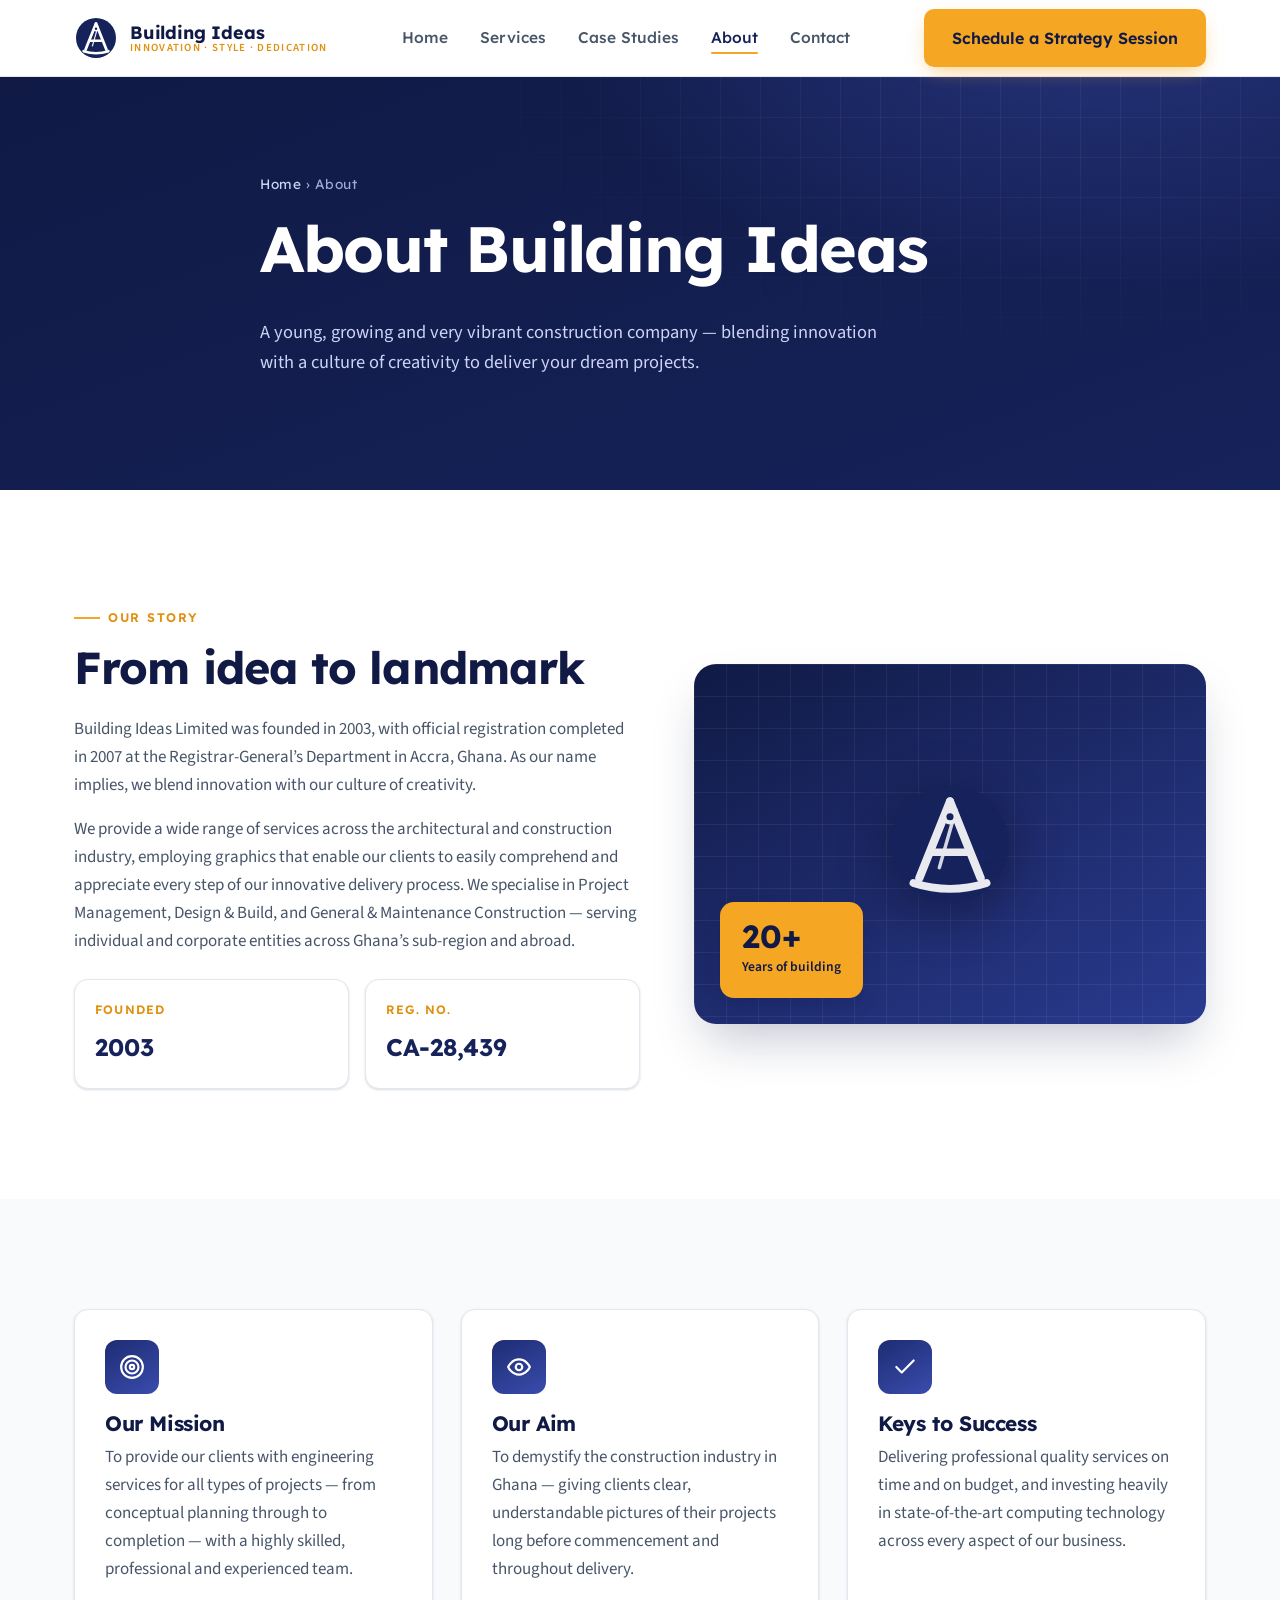
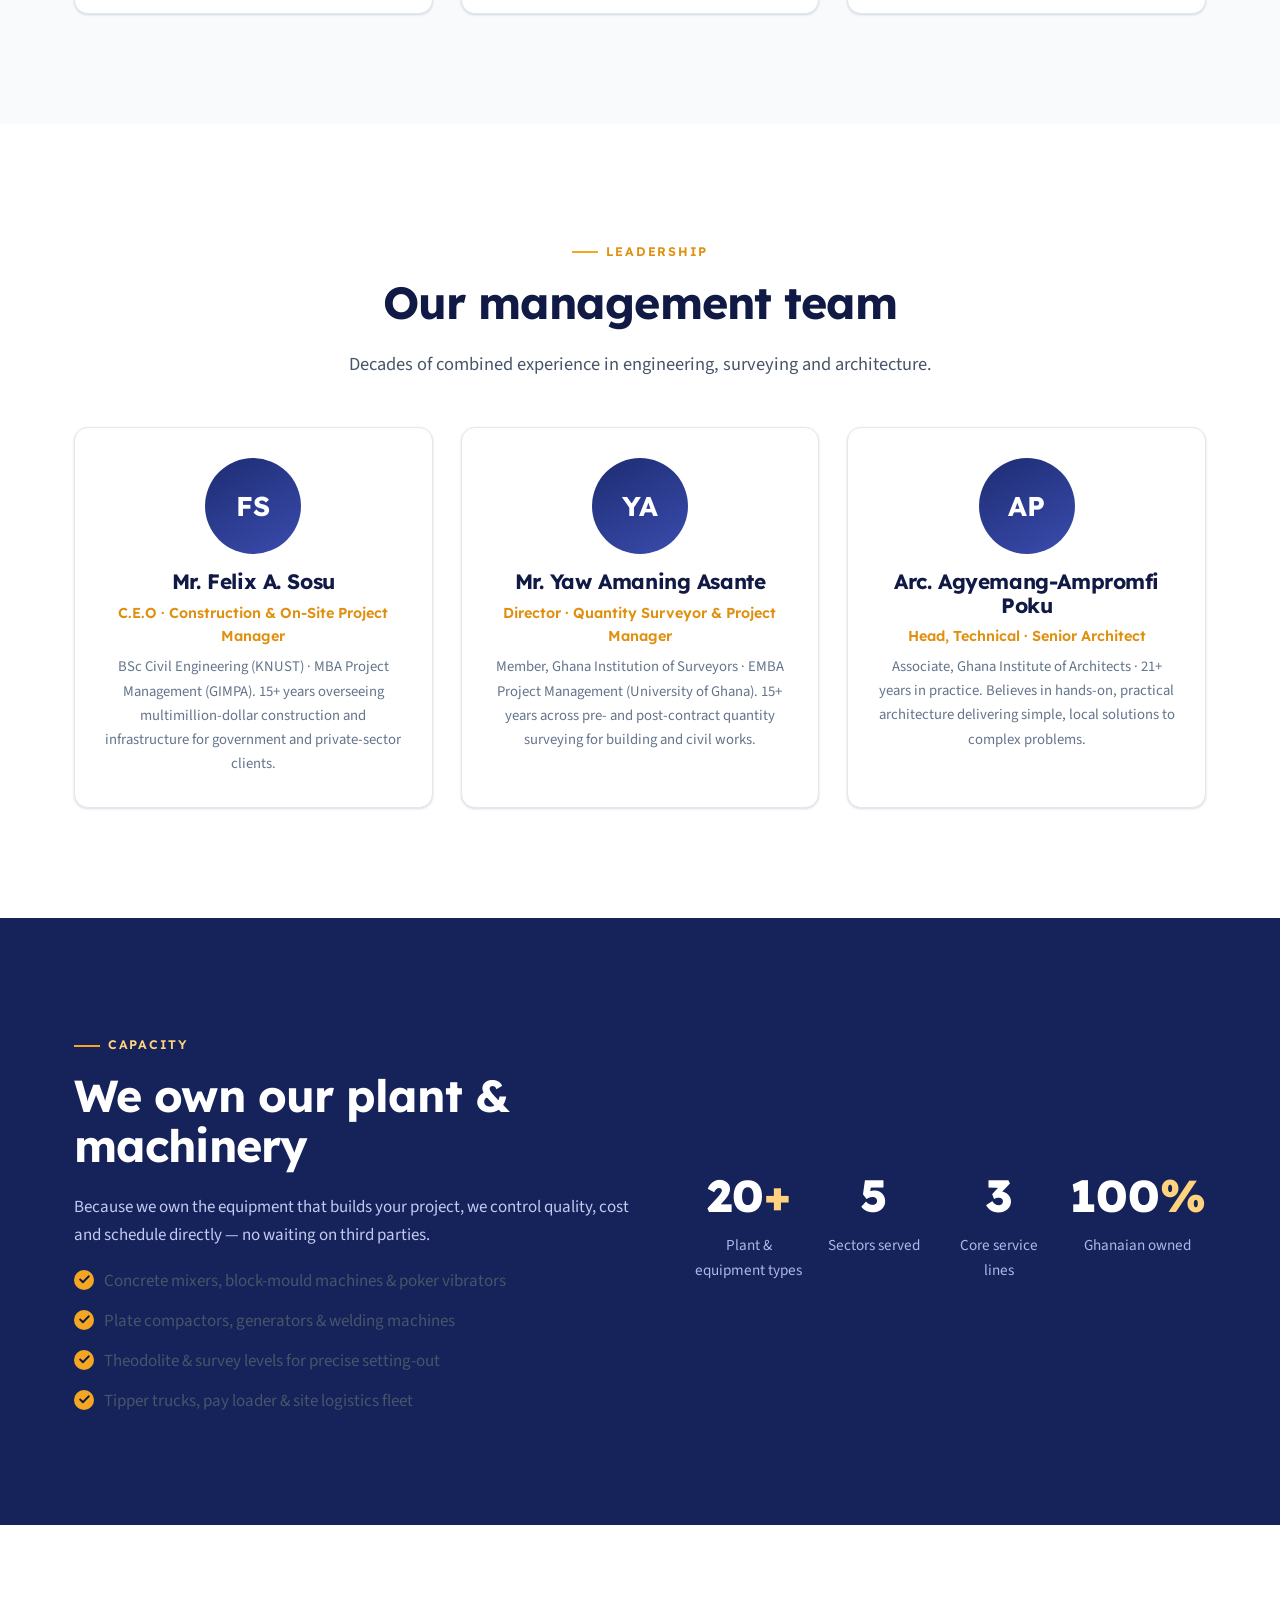
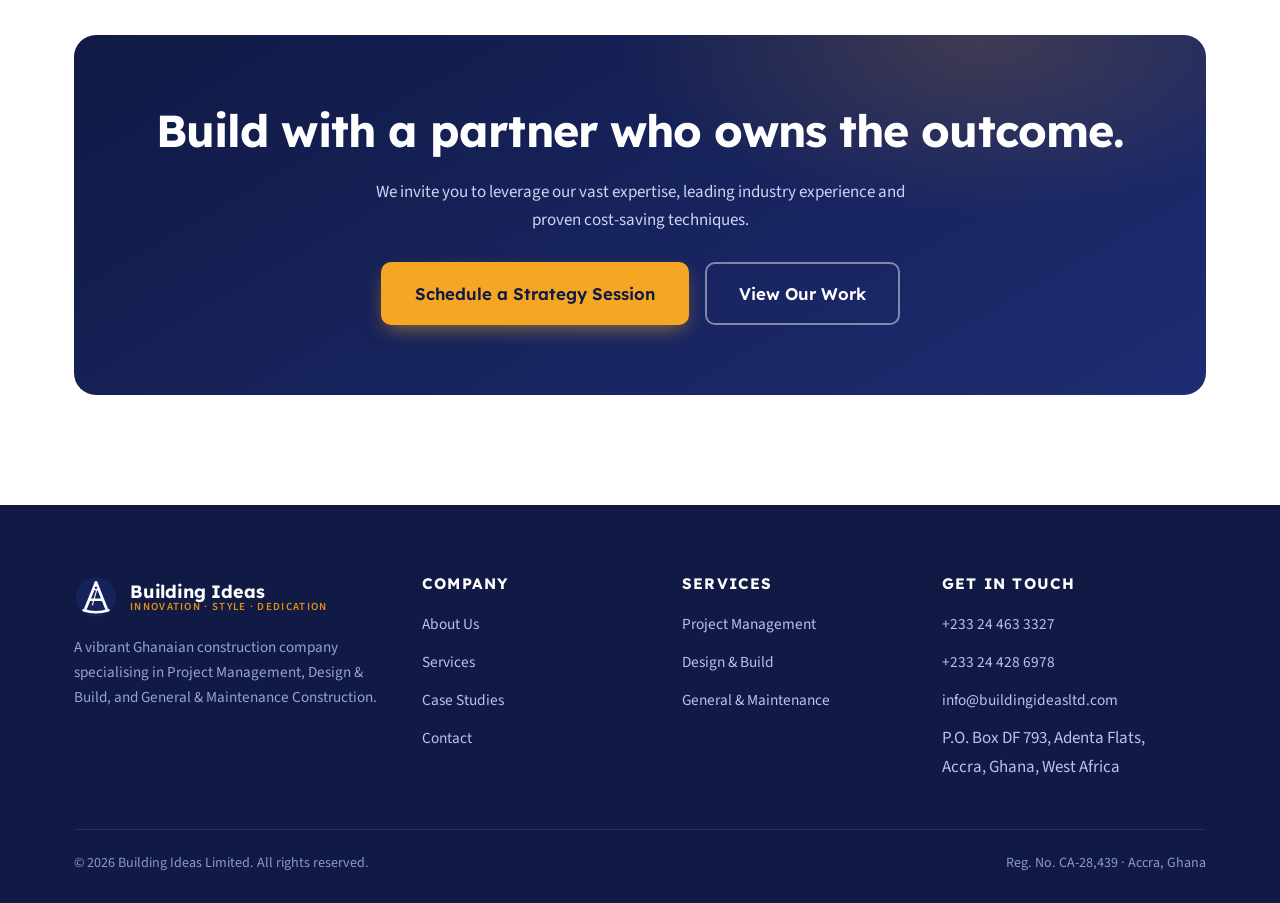
==== about.html @ 6b315474 "Build Building Ideas Limited construction website Multi-page static site (Home, Services, Case Studi" ====
<!DOCTYPE html>
<html lang="en">
<head>
  <meta charset="UTF-8" />
  <meta name="viewport" content="width=device-width, initial-scale=1.0" />
  <title>About — Building Ideas Limited</title>
  <meta name="description" content="Founded in 2003 and registered in Ghana, Building Ideas Limited blends innovation with culture. Meet our mission, values and management team." />
  <link rel="icon" type="image/svg+xml" href="assets/favicon.svg" />
  <link rel="stylesheet" href="css/styles.css" />
</head>
<body>

  <header class="site-header">
    <div class="container nav">
      <a class="brand" href="index.html" aria-label="Building Ideas Limited home">
        <img src="assets/logo.svg" alt="Building Ideas Limited" />
        <span class="brand-text"><span class="brand-name">Building Ideas</span><span class="brand-tag">Innovation · Style · Dedication</span></span>
      </a>
      <nav aria-label="Primary">
        <ul class="nav-links" id="nav-links">
          <li><a href="index.html">Home</a></li>
          <li><a href="services.html">Services</a></li>
          <li><a href="projects.html">Case Studies</a></li>
          <li><a href="about.html" class="active">About</a></li>
          <li><a href="contact.html">Contact</a></li>
          <li class="mobile-cta"><a class="btn btn--primary" href="contact.html">Schedule a Strategy Session</a></li>
        </ul>
      </nav>
      <div class="nav-cta">
        <a class="btn btn--primary" href="contact.html">Schedule a Strategy Session</a>
        <button class="nav-toggle" id="nav-toggle" aria-label="Toggle menu" aria-expanded="false" aria-controls="nav-links"><span></span><span></span><span></span></button>
      </div>
    </div>
  </header>

  <section class="page-hero">
    <div class="container page-hero-inner">
      <div class="crumbs"><a href="index.html">Home</a> &rsaquo; About</div>
      <h1>About Building Ideas</h1>
      <p>A young, growing and very vibrant construction company — blending innovation with a culture of creativity to deliver your dream projects.</p>
    </div>
  </section>

  <!-- Story -->
  <section class="section">
    <div class="container split">
      <div class="reveal">
        <span class="eyebrow">Our story</span>
        <h2>From idea to landmark</h2>
        <p>Building Ideas Limited was founded in 2003, with official registration completed in 2007 at the Registrar-General&rsquo;s Department in Accra, Ghana. As our name implies, we blend innovation with our culture of creativity.</p>
        <p>We provide a wide range of services across the architectural and construction industry, employing graphics that enable our clients to easily comprehend and appreciate every step of our innovative delivery process. We specialise in Project Management, Design &amp; Build, and General &amp; Maintenance Construction — serving individual and corporate entities across Ghana&rsquo;s sub-region and abroad.</p>
        <div class="grid grid-2" style="margin-top:24px;gap:16px;">
          <div class="card" style="padding:20px;"><div class="proj-cat">Founded</div><strong style="font-family:var(--font-head);font-size:1.5rem;color:var(--navy-800);">2003</strong></div>
          <div class="card" style="padding:20px;"><div class="proj-cat">Reg. No.</div><strong style="font-family:var(--font-head);font-size:1.5rem;color:var(--navy-800);">CA-28,439</strong></div>
        </div>
      </div>
      <div class="media-card reveal">
        <div class="media-watermark"><img src="assets/logo.svg" alt="" aria-hidden="true" /></div>
        <div class="badge"><strong>20+</strong><span>Years of building</span></div>
      </div>
    </div>
  </section>

  <!-- Mission / Aims -->
  <section class="section section--paper">
    <div class="container">
      <div class="grid grid-3">
        <div class="card reveal">
          <div class="icon"><svg viewBox="0 0 24 24" fill="none" stroke="currentColor" stroke-width="2" stroke-linecap="round" stroke-linejoin="round"><circle cx="12" cy="12" r="10"/><circle cx="12" cy="12" r="6"/><circle cx="12" cy="12" r="2"/></svg></div>
          <h3>Our Mission</h3>
          <p>To provide our clients with engineering services for all types of projects — from conceptual planning through to completion — with a highly skilled, professional and experienced team.</p>
        </div>
        <div class="card reveal">
          <div class="icon"><svg viewBox="0 0 24 24" fill="none" stroke="currentColor" stroke-width="2" stroke-linecap="round" stroke-linejoin="round"><path d="M2 12s3-7 10-7 10 7 10 7-3 7-10 7-10-7-10-7z"/><circle cx="12" cy="12" r="3"/></svg></div>
          <h3>Our Aim</h3>
          <p>To demystify the construction industry in Ghana — giving clients clear, understandable pictures of their projects long before commencement and throughout delivery.</p>
        </div>
        <div class="card reveal">
          <div class="icon"><svg viewBox="0 0 24 24" fill="none" stroke="currentColor" stroke-width="2" stroke-linecap="round" stroke-linejoin="round"><polyline points="20 6 9 17 4 12"/></svg></div>
          <h3>Keys to Success</h3>
          <p>Delivering professional quality services on time and on budget, and investing heavily in state-of-the-art computing technology across every aspect of our business.</p>
        </div>
      </div>
    </div>
  </section>

  <!-- Management team -->
  <section class="section">
    <div class="container">
      <div class="section-head center reveal">
        <span class="eyebrow">Leadership</span>
        <h2>Our management team</h2>
        <p class="lead">Decades of combined experience in engineering, surveying and architecture.</p>
      </div>
      <div class="grid grid-3">
        <div class="card team-card reveal">
          <div class="avatar">FS</div>
          <h3>Mr. Felix A. Sosu</h3>
          <div class="role">C.E.O · Construction &amp; On-Site Project Manager</div>
          <p class="creds">BSc Civil Engineering (KNUST) · MBA Project Management (GIMPA). 15+ years overseeing multimillion-dollar construction and infrastructure for government and private-sector clients.</p>
        </div>
        <div class="card team-card reveal">
          <div class="avatar">YA</div>
          <h3>Mr. Yaw Amaning Asante</h3>
          <div class="role">Director · Quantity Surveyor &amp; Project Manager</div>
          <p class="creds">Member, Ghana Institution of Surveyors · EMBA Project Management (University of Ghana). 15+ years across pre- and post-contract quantity surveying for building and civil works.</p>
        </div>
        <div class="card team-card reveal">
          <div class="avatar">AP</div>
          <h3>Arc. Agyemang-Ampromfi Poku</h3>
          <div class="role">Head, Technical · Senior Architect</div>
          <p class="creds">Associate, Ghana Institute of Architects · 21+ years in practice. Believes in hands-on, practical architecture delivering simple, local solutions to complex problems.</p>
        </div>
      </div>
    </div>
  </section>

  <!-- Capacity -->
  <section class="section section--navy">
    <div class="container">
      <div class="split">
        <div class="reveal">
          <span class="eyebrow">Capacity</span>
          <h2>We own our plant &amp; machinery</h2>
          <p>Because we own the equipment that builds your project, we control quality, cost and schedule directly &mdash; no waiting on third parties.</p>
          <ul class="feature-list">
            <li>Concrete mixers, block-mould machines &amp; poker vibrators</li>
            <li>Plate compactors, generators &amp; welding machines</li>
            <li>Theodolite &amp; survey levels for precise setting-out</li>
            <li>Tipper trucks, pay loader &amp; site logistics fleet</li>
          </ul>
        </div>
        <div class="statband reveal" style="align-content:center;gap:30px 16px;">
          <div><div class="num" style="color:#fff;">20<em style="color:var(--amber-300);">+</em></div><div class="lbl" style="color:#aeb8e6;">Plant &amp; equipment types</div></div>
          <div><div class="num" style="color:#fff;">5</div><div class="lbl" style="color:#aeb8e6;">Sectors served</div></div>
          <div><div class="num" style="color:#fff;">3</div><div class="lbl" style="color:#aeb8e6;">Core service lines</div></div>
          <div><div class="num" style="color:#fff;">100<em style="color:var(--amber-300);">%</em></div><div class="lbl" style="color:#aeb8e6;">Ghanaian owned</div></div>
        </div>
      </div>
    </div>
  </section>

  <section class="section">
    <div class="container">
      <div class="cta-band reveal">
        <h2>Build with a partner who owns the outcome.</h2>
        <p>We invite you to leverage our vast expertise, leading industry experience and proven cost-saving techniques.</p>
        <div class="cta-actions"><a class="btn btn--primary btn--lg" href="contact.html">Schedule a Strategy Session</a><a class="btn btn--ghost btn--lg" href="projects.html">View Our Work</a></div>
      </div>
    </div>
  </section>

  <footer class="site-footer">
    <div class="container">
      <div class="footer-grid">
        <div>
          <a class="brand" href="index.html" style="margin-bottom:16px;"><img src="assets/logo.svg" alt="" width="44" height="44" /><span class="brand-text"><span class="brand-name">Building Ideas</span><span class="brand-tag">Innovation · Style · Dedication</span></span></a>
          <p>A vibrant Ghanaian construction company specialising in Project Management, Design &amp; Build, and General &amp; Maintenance Construction.</p>
        </div>
        <div><h4>Company</h4><ul><li><a href="about.html">About Us</a></li><li><a href="services.html">Services</a></li><li><a href="projects.html">Case Studies</a></li><li><a href="contact.html">Contact</a></li></ul></div>
        <div><h4>Services</h4><ul><li><a href="services.html">Project Management</a></li><li><a href="services.html">Design &amp; Build</a></li><li><a href="services.html">General &amp; Maintenance</a></li></ul></div>
        <div><h4>Get in touch</h4><ul><li><a href="tel:+233244633327">+233 24 463 3327</a></li><li><a href="tel:+233244286978">+233 24 428 6978</a></li><li><a href="mailto:info@buildingideasltd.com">info@buildingideasltd.com</a></li><li>P.O. Box DF 793, Adenta Flats,<br/>Accra, Ghana, West Africa</li></ul></div>
      </div>
      <div class="footer-bottom"><span>&copy; <span id="year">2024</span> Building Ideas Limited. All rights reserved.</span><span>Reg. No. CA-28,439 · Accra, Ghana</span></div>
    </div>
  </footer>

  <script src="js/main.js"></script>
</body>
</html>
---- css/styles.css ----
/* =====================================================================
   Building Ideas Limited — Design System
   Brand: deep navy (from logo) + amber accent  |  Fonts: Lexend + Source Sans 3
   Hand-crafted, dependency-free CSS (works offline; fonts degrade gracefully)
   ===================================================================== */

@import url('https://fonts.googleapis.com/css2?family=Lexend:wght@300;400;500;600;700;800&family=Source+Sans+3:wght@300;400;500;600;700&display=swap');

:root {
  /* Brand */
  --navy-900: #101a45;
  --navy-800: #16225a;   /* primary brand navy (logo) */
  --navy-700: #1e2c72;
  --navy-600: #2a3a8f;
  --navy-500: #3a4cae;

  --amber-500: #f5a623;  /* accent / CTA */
  --amber-600: #e0900f;
  --amber-300: #ffd27d;

  /* Neutrals */
  --ink: #1e293b;
  --slate: #475569;
  --muted: #64748b;
  --line: #e2e8f0;
  --cloud: #f1f5f9;
  --paper: #f8fafc;
  --white: #ffffff;

  /* System */
  --radius: 14px;
  --radius-sm: 10px;
  --radius-lg: 22px;
  --shadow-sm: 0 1px 2px rgba(16,26,69,.06), 0 1px 3px rgba(16,26,69,.10);
  --shadow: 0 10px 25px -5px rgba(16,26,69,.12), 0 8px 10px -6px rgba(16,26,69,.08);
  --shadow-lg: 0 25px 50px -12px rgba(16,26,69,.25);
  --container: 1180px;
  --header-h: 76px;

  --font-head: 'Lexend', system-ui, -apple-system, 'Segoe UI', Roboto, sans-serif;
  --font-body: 'Source Sans 3', system-ui, -apple-system, 'Segoe UI', Roboto, sans-serif;
}

*, *::before, *::after { box-sizing: border-box; }

html { scroll-behavior: smooth; -webkit-text-size-adjust: 100%; }

body {
  margin: 0;
  font-family: var(--font-body);
  color: var(--ink);
  background: var(--white);
  line-height: 1.65;
  font-size: 17px;
  -webkit-font-smoothing: antialiased;
  text-rendering: optimizeLegibility;
}

h1, h2, h3, h4 { font-family: var(--font-head); color: var(--navy-900); line-height: 1.12; margin: 0 0 .5em; letter-spacing: -0.02em; font-weight: 700; }
h1 { font-size: clamp(2.4rem, 6vw, 4rem); }
h2 { font-size: clamp(1.9rem, 4vw, 2.8rem); }
h3 { font-size: 1.3rem; }
p { margin: 0 0 1rem; color: var(--slate); }
a { color: var(--navy-600); text-decoration: none; transition: color .2s ease; }
a:hover { color: var(--amber-600); }
img, svg { max-width: 100%; display: block; }
ul { margin: 0; padding: 0; }

/* ---------- Layout ---------- */
.container { width: 100%; max-width: var(--container); margin: 0 auto; padding: 0 24px; }
.section { padding: clamp(56px, 9vw, 110px) 0; }
.section--tight { padding: clamp(40px, 6vw, 72px) 0; }
.section--paper { background: var(--paper); }
.section--navy { background: var(--navy-800); color: #dfe5fb; }
.section--navy h2, .section--navy h3 { color: #fff; }
.grid { display: grid; gap: 28px; }
.grid-2 { grid-template-columns: repeat(2, 1fr); }
.grid-3 { grid-template-columns: repeat(3, 1fr); }
.grid-4 { grid-template-columns: repeat(4, 1fr); }
@media (max-width: 900px) { .grid-3, .grid-4 { grid-template-columns: repeat(2, 1fr); } }
@media (max-width: 620px) { .grid-2, .grid-3, .grid-4 { grid-template-columns: 1fr; } }

/* ---------- Eyebrow / section heads ---------- */
.eyebrow {
  display: inline-flex; align-items: center; gap: 8px;
  font-family: var(--font-head); font-weight: 600; font-size: .78rem;
  letter-spacing: .14em; text-transform: uppercase; color: var(--amber-600);
  margin-bottom: 14px;
}
.eyebrow::before { content: ""; width: 26px; height: 2px; background: var(--amber-500); display: inline-block; }
.section--navy .eyebrow { color: var(--amber-300); }
.section-head { max-width: 680px; margin-bottom: 48px; }
.section-head.center { margin-left: auto; margin-right: auto; text-align: center; }
.lead { font-size: 1.15rem; color: var(--slate); }
.section--navy .lead, .section--navy p { color: #c2caf0; }

/* ---------- Buttons ---------- */
.btn {
  --b: var(--amber-500);
  display: inline-flex; align-items: center; justify-content: center; gap: 10px;
  font-family: var(--font-head); font-weight: 600; font-size: 1rem;
  padding: 14px 26px; border-radius: var(--radius-sm); cursor: pointer;
  border: 2px solid transparent; transition: transform .18s ease, box-shadow .2s ease, background .2s ease, color .2s ease;
  white-space: nowrap;
}
.btn:hover { transform: translateY(-2px); }
.btn svg { width: 18px; height: 18px; }
.btn--primary { background: var(--amber-500); color: var(--navy-900); box-shadow: 0 8px 20px -6px rgba(245,166,35,.6); }
.btn--primary:hover { background: var(--amber-600); color: var(--navy-900); }
.btn--navy { background: var(--navy-800); color: #fff; }
.btn--navy:hover { background: var(--navy-700); color: #fff; }
.btn--ghost { background: transparent; color: #fff; border-color: rgba(255,255,255,.45); }
.btn--ghost:hover { background: rgba(255,255,255,.12); color: #fff; }
.btn--outline { background: transparent; color: var(--navy-700); border-color: var(--line); }
.btn--outline:hover { border-color: var(--navy-600); color: var(--navy-700); }
.btn--lg { padding: 16px 32px; font-size: 1.05rem; }

/* ---------- Header ---------- */
.site-header {
  position: sticky; top: 0; z-index: 60;
  background: rgba(255,255,255,.9); backdrop-filter: saturate(180%) blur(12px);
  border-bottom: 1px solid var(--line);
}
.nav { display: flex; align-items: center; justify-content: space-between; height: var(--header-h); }
.brand { display: flex; align-items: center; gap: 12px; }
.brand img { width: 44px; height: 44px; }
.brand-text { display: flex; flex-direction: column; line-height: 1.05; }
.brand-name { font-family: var(--font-head); font-weight: 700; color: var(--navy-900); font-size: 1.12rem; letter-spacing: -.01em; }
.brand-tag { font-size: .68rem; letter-spacing: .12em; text-transform: uppercase; color: var(--amber-600); font-weight: 600; }
.nav-links { display: flex; align-items: center; gap: 4px; list-style: none; }
.nav-links a {
  font-family: var(--font-head); font-weight: 500; font-size: .97rem; color: var(--slate);
  padding: 9px 14px; border-radius: 8px; position: relative;
}
.nav-links a:hover { color: var(--navy-800); background: var(--cloud); }
.nav-links a.active { color: var(--navy-800); }
.nav-links a.active::after {
  content: ""; position: absolute; left: 14px; right: 14px; bottom: 2px; height: 2px;
  background: var(--amber-500); border-radius: 2px;
}
.nav-cta { display: flex; align-items: center; gap: 14px; }
.nav-toggle { display: none; background: none; border: 0; cursor: pointer; padding: 8px; }
.nav-toggle span { display: block; width: 24px; height: 2px; background: var(--navy-800); margin: 5px 0; transition: .25s; border-radius: 2px; }

@media (max-width: 980px) {
  .nav-toggle { display: block; }
  .nav-links {
    position: absolute; top: var(--header-h); left: 0; right: 0;
    flex-direction: column; align-items: stretch; gap: 0;
    background: #fff; border-bottom: 1px solid var(--line); box-shadow: var(--shadow);
    padding: 10px 16px 18px; transform: translateY(-12px); opacity: 0; pointer-events: none; transition: .22s ease;
  }
  .nav-links.open { transform: translateY(0); opacity: 1; pointer-events: auto; }
  .nav-links a { padding: 13px 8px; border-radius: 8px; }
  .nav-links a.active::after { display: none; }
  .nav-cta .btn { display: none; }
  .nav-links li.mobile-cta { display: block; margin-top: 8px; }
  .nav-links li.mobile-cta .btn { display: flex; width: 100%; }
}
.nav-links li.mobile-cta { display: none; }

/* ---------- Hero ---------- */
.hero {
  position: relative; color: #fff; overflow: hidden;
  background:
    radial-gradient(1200px 600px at 78% -10%, rgba(58,76,174,.55), transparent 60%),
    linear-gradient(160deg, var(--navy-900) 0%, var(--navy-800) 55%, var(--navy-700) 100%);
}
.hero::before {
  /* blueprint grid */
  content: ""; position: absolute; inset: 0;
  background-image: linear-gradient(rgba(255,255,255,.05) 1px, transparent 1px),
                    linear-gradient(90deg, rgba(255,255,255,.05) 1px, transparent 1px);
  background-size: 44px 44px; mask-image: radial-gradient(1000px 500px at 70% 10%, #000 30%, transparent 80%);
}
.hero-inner { position: relative; padding: clamp(64px, 11vw, 130px) 0 clamp(70px, 10vw, 120px); max-width: 820px; }
.hero h1 { color: #fff; }
.hero h1 .accent { color: var(--amber-300); }
.hero-tag {
  display: inline-flex; align-items: center; gap: 10px; margin-bottom: 22px;
  padding: 7px 16px; border: 1px solid rgba(255,255,255,.25); border-radius: 999px;
  font-family: var(--font-head); font-size: .8rem; letter-spacing: .12em; text-transform: uppercase; color: #dbe2ff;
}
.hero-tag b { color: var(--amber-300); font-weight: 600; }
.hero p.lead { color: #cdd4f5; max-width: 600px; font-size: 1.2rem; }
.hero-actions { display: flex; flex-wrap: wrap; gap: 16px; margin-top: 34px; }
.hero-stats { display: flex; flex-wrap: wrap; gap: 38px; margin-top: 56px; }
.hero-stats .stat strong { font-family: var(--font-head); font-size: 2.2rem; color: #fff; display: block; line-height: 1; }
.hero-stats .stat span { font-size: .9rem; color: #aeb8e6; }
.hero-stats .stat strong em { color: var(--amber-300); font-style: normal; }

/* page hero (interior pages) */
.page-hero { position: relative; color: #fff; background:
    radial-gradient(900px 500px at 85% -20%, rgba(58,76,174,.5), transparent 60%),
    linear-gradient(160deg, var(--navy-900), var(--navy-800)); overflow: hidden; }
.page-hero::before { content:""; position:absolute; inset:0;
  background-image: linear-gradient(rgba(255,255,255,.05) 1px, transparent 1px), linear-gradient(90deg, rgba(255,255,255,.05) 1px, transparent 1px);
  background-size: 40px 40px; mask-image: radial-gradient(800px 400px at 80% 0%, #000 20%, transparent 75%); }
.page-hero-inner { position: relative; padding: clamp(56px, 9vw, 96px) 0; max-width: 760px; }
.page-hero h1 { color: #fff; }
.page-hero p { color: #cdd4f5; font-size: 1.15rem; max-width: 620px; }
.crumbs { font-size: .85rem; color: #9fa9da; margin-bottom: 18px; font-family: var(--font-head); letter-spacing: .04em; }
.crumbs a { color: #cdd4f5; } .crumbs a:hover { color: var(--amber-300); }

/* ---------- Cards ---------- */
.card { background: #fff; border: 1px solid var(--line); border-radius: var(--radius); padding: 30px; box-shadow: var(--shadow-sm); transition: transform .22s ease, box-shadow .22s ease, border-color .22s ease; height: 100%; }
.card:hover { transform: translateY(-5px); box-shadow: var(--shadow); border-color: #cbd5e1; }
.card .icon { width: 54px; height: 54px; border-radius: 12px; display: grid; place-items: center; background: linear-gradient(150deg, var(--navy-700), var(--navy-500)); color: #fff; margin-bottom: 18px; }
.card .icon svg { width: 26px; height: 26px; }
.card h3 { margin-bottom: 8px; }
.card p { margin-bottom: 0; }

.feature-list { list-style: none; display: grid; gap: 12px; margin: 18px 0 0; }
.feature-list li { display: flex; gap: 10px; align-items: flex-start; color: var(--slate); }
.feature-list li::before { content: ""; flex: 0 0 auto; width: 20px; height: 20px; margin-top: 3px; border-radius: 50%;
  background: var(--amber-500) url("data:image/svg+xml,%3Csvg xmlns='http://www.w3.org/2000/svg' viewBox='0 0 24 24' fill='none' stroke='%23101a45' stroke-width='3.5' stroke-linecap='round' stroke-linejoin='round'%3E%3Cpolyline points='20 6 9 17 4 12'/%3E%3C/svg%3E") center/13px no-repeat; }

/* ---------- Stat band ---------- */
.statband { display: grid; grid-template-columns: repeat(4,1fr); gap: 24px; text-align: center; }
.statband .num { font-family: var(--font-head); font-weight: 800; font-size: clamp(2rem,4vw,2.8rem); color: var(--navy-800); }
.statband .num em { color: var(--amber-600); font-style: normal; }
.statband .lbl { color: var(--muted); font-size: .95rem; }
@media (max-width: 700px) { .statband { grid-template-columns: repeat(2,1fr); gap: 30px 16px; } }

/* ---------- Projects / case studies ---------- */
.proj-filters { display: flex; flex-wrap: wrap; gap: 10px; margin-bottom: 34px; }
.chip { font-family: var(--font-head); font-weight: 500; font-size: .9rem; padding: 9px 18px; border-radius: 999px; border: 1px solid var(--line); background: #fff; color: var(--slate); cursor: pointer; transition: .18s; }
.chip:hover { border-color: var(--navy-500); color: var(--navy-700); }
.chip.active { background: var(--navy-800); color: #fff; border-color: var(--navy-800); }

.proj-card { position: relative; border-radius: var(--radius); overflow: hidden; border: 1px solid var(--line); background: #fff; box-shadow: var(--shadow-sm); transition: transform .22s ease, box-shadow .22s ease; display: flex; flex-direction: column; }
.proj-card:hover { transform: translateY(-5px); box-shadow: var(--shadow); }
.proj-thumb { aspect-ratio: 16/10; position: relative; background: linear-gradient(150deg, var(--navy-800), var(--navy-600)); overflow: hidden; }
.proj-thumb::after { content:""; position:absolute; inset:0;
  background-image: linear-gradient(rgba(255,255,255,.07) 1px, transparent 1px), linear-gradient(90deg, rgba(255,255,255,.07) 1px, transparent 1px);
  background-size: 26px 26px; }
.proj-thumb .pin { position: absolute; inset: 0; display: grid; place-items: center; color: rgba(255,255,255,.85); }
.proj-thumb .pin svg { width: 46px; height: 46px; opacity: .85; }
.proj-status { position: absolute; top: 14px; left: 14px; z-index: 2; font-family: var(--font-head); font-size: .72rem; font-weight: 600; letter-spacing: .06em; text-transform: uppercase; padding: 5px 11px; border-radius: 999px; background: rgba(255,255,255,.92); color: var(--navy-800); }
.proj-status.completed { background: #dcfce7; color: #166534; }
.proj-status.ongoing { background: var(--amber-300); color: #7a4f05; }
.proj-body { padding: 22px 24px 26px; flex: 1; display: flex; flex-direction: column; }
.proj-cat { font-family: var(--font-head); font-size: .76rem; font-weight: 600; letter-spacing: .1em; text-transform: uppercase; color: var(--amber-600); margin-bottom: 8px; }
.proj-card h3 { font-size: 1.18rem; margin-bottom: 10px; }
.proj-meta { margin-top: auto; padding-top: 16px; border-top: 1px solid var(--line); display: flex; justify-content: space-between; align-items: center; gap: 12px; }
.proj-meta .loc { font-size: .9rem; color: var(--muted); display: flex; gap: 6px; align-items: center; }
.proj-meta .loc svg { width: 15px; height: 15px; }
.proj-meta .val { font-family: var(--font-head); font-weight: 700; color: var(--navy-800); font-size: 1.02rem; }

/* ---------- Clients marquee ---------- */
.marquee { overflow: hidden; -webkit-mask-image: linear-gradient(90deg, transparent, #000 8%, #000 92%, transparent); mask-image: linear-gradient(90deg, transparent, #000 8%, #000 92%, transparent); }
.marquee-track { display: flex; gap: 18px; width: max-content; animation: scroll-x 38s linear infinite; }
.marquee:hover .marquee-track { animation-play-state: paused; }
.client-logo {
  flex: 0 0 auto; display: flex; align-items: center; justify-content: center; gap: 10px;
  height: 84px; min-width: 220px; padding: 0 30px; border: 1px solid var(--line); border-radius: var(--radius);
  background: #fff; box-shadow: var(--shadow-sm);
  font-family: var(--font-head); font-weight: 700; color: var(--navy-800); font-size: 1.05rem; letter-spacing: -.01em;
}
.client-logo .mark { width: 34px; height: 34px; border-radius: 8px; background: linear-gradient(150deg, var(--navy-700), var(--navy-500)); color: #fff; display: grid; place-items: center; font-size: .9rem; font-weight: 700; flex: 0 0 auto; }
.client-logo small { display: block; font-family: var(--font-body); font-weight: 500; font-size: .72rem; color: var(--muted); letter-spacing: 0; }
@keyframes scroll-x { from { transform: translateX(0); } to { transform: translateX(-50%); } }

/* ---------- Split / about ---------- */
.split { display: grid; grid-template-columns: 1.05fr .95fr; gap: 54px; align-items: center; }
@media (max-width: 880px) { .split { grid-template-columns: 1fr; gap: 36px; } }
.media-card { border-radius: var(--radius-lg); overflow: hidden; position: relative; min-height: 360px; background: linear-gradient(150deg, var(--navy-900), var(--navy-600)); box-shadow: var(--shadow-lg); }
.media-card::after { content:""; position:absolute; inset:0;
  background-image: linear-gradient(rgba(255,255,255,.06) 1px, transparent 1px), linear-gradient(90deg, rgba(255,255,255,.06) 1px, transparent 1px); background-size: 32px 32px; }
.media-card .badge { position: absolute; left: 26px; bottom: 26px; z-index: 2; background: var(--amber-500); color: var(--navy-900); border-radius: var(--radius); padding: 18px 22px; box-shadow: var(--shadow); }
.media-card .badge strong { font-family: var(--font-head); font-size: 2rem; display: block; line-height: 1; }
.media-card .badge span { font-size: .85rem; font-weight: 600; }
.media-watermark { position:absolute; inset:0; display:grid; place-items:center; z-index:1; }
.media-watermark img { width: 130px; opacity: .9; filter: drop-shadow(0 10px 30px rgba(0,0,0,.4)); }

/* ---------- Team ---------- */
.team-card { text-align: center; }
.team-card .avatar { width: 96px; height: 96px; border-radius: 50%; margin: 0 auto 16px; display: grid; place-items: center; background: linear-gradient(150deg, var(--navy-700), var(--navy-500)); color: #fff; font-family: var(--font-head); font-weight: 700; font-size: 1.7rem; }
.team-card .role { color: var(--amber-600); font-family: var(--font-head); font-weight: 600; font-size: .9rem; margin-bottom: 6px; }
.team-card .creds { font-size: .92rem; color: var(--muted); }

/* ---------- CTA band ---------- */
.cta-band { background: linear-gradient(150deg, var(--navy-900), var(--navy-700)); border-radius: var(--radius-lg); padding: clamp(40px, 6vw, 70px); text-align: center; color: #fff; position: relative; overflow: hidden; }
.cta-band::before { content:""; position:absolute; inset:0; background: radial-gradient(600px 300px at 80% 0%, rgba(245,166,35,.18), transparent 60%); }
.cta-band h2 { color: #fff; position: relative; }
.cta-band p { color: #cdd4f5; position: relative; max-width: 560px; margin: 0 auto 28px; }
.cta-actions { position: relative; display: flex; gap: 16px; justify-content: center; flex-wrap: wrap; }

/* ---------- Contact ---------- */
.contact-grid { display: grid; grid-template-columns: 1fr 1fr; gap: 44px; align-items: start; }
@media (max-width: 880px) { .contact-grid { grid-template-columns: 1fr; gap: 32px; } }
.info-item { display: flex; gap: 16px; padding: 18px 0; border-bottom: 1px solid var(--line); }
.info-item:last-child { border-bottom: 0; }
.info-item .ico { flex: 0 0 auto; width: 46px; height: 46px; border-radius: 12px; background: var(--cloud); color: var(--navy-700); display: grid; place-items: center; }
.info-item .ico svg { width: 22px; height: 22px; }
.info-item h4 { font-family: var(--font-head); margin: 0 0 4px; color: var(--navy-900); font-size: 1rem; }
.info-item p { margin: 0; color: var(--slate); }
.info-item a { color: var(--slate); } .info-item a:hover { color: var(--amber-600); }

form .field { margin-bottom: 18px; }
form label { display: block; font-family: var(--font-head); font-weight: 500; font-size: .92rem; color: var(--navy-900); margin-bottom: 7px; }
form input, form select, form textarea {
  width: 100%; padding: 13px 15px; border: 1px solid var(--line); border-radius: var(--radius-sm);
  font-family: var(--font-body); font-size: 1rem; color: var(--ink); background: #fff; transition: border-color .18s, box-shadow .18s;
}
form input:focus, form select:focus, form textarea:focus { outline: none; border-color: var(--navy-500); box-shadow: 0 0 0 3px rgba(58,76,174,.15); }
form textarea { resize: vertical; min-height: 130px; }
.form-row { display: grid; grid-template-columns: 1fr 1fr; gap: 18px; }
@media (max-width: 560px) { .form-row { grid-template-columns: 1fr; } }
.form-note { font-size: .85rem; color: var(--muted); margin-top: 4px; }
.form-success { display: none; padding: 14px 16px; border-radius: var(--radius-sm); background: #dcfce7; color: #166534; font-weight: 600; margin-bottom: 18px; }
.form-success.show { display: block; }

/* ---------- Footer ---------- */
.site-footer { background: var(--navy-900); color: #b9c2ec; padding: 70px 0 28px; }
.footer-grid { display: grid; grid-template-columns: 1.4fr 1fr 1fr 1.2fr; gap: 40px; }
@media (max-width: 880px) { .footer-grid { grid-template-columns: 1fr 1fr; gap: 32px; } }
@media (max-width: 520px) { .footer-grid { grid-template-columns: 1fr; } }
.site-footer .brand-name { color: #fff; }
.site-footer h4 { color: #fff; font-size: .95rem; letter-spacing: .08em; text-transform: uppercase; margin-bottom: 18px; }
.site-footer ul { list-style: none; display: grid; gap: 10px; }
.site-footer a { color: #b9c2ec; font-size: .96rem; } .site-footer a:hover { color: var(--amber-300); }
.site-footer p { color: #97a2d6; font-size: .95rem; }
.footer-bottom { margin-top: 48px; padding-top: 22px; border-top: 1px solid rgba(255,255,255,.1); display: flex; justify-content: space-between; gap: 16px; flex-wrap: wrap; font-size: .88rem; color: #8b97cf; }

/* ---------- Misc ---------- */
.text-center { text-align: center; }
.mt-0 { margin-top: 0; } .mb-0 { margin-bottom: 0; }
/* Reveal is a progressive enhancement: visible by default, animated only when JS is active */
.reveal { opacity: 1; transform: none; }
html.js .reveal { opacity: 0; transform: translateY(22px); transition: opacity .6s ease, transform .6s ease; }
html.js .reveal.in { opacity: 1; transform: none; }

@media (prefers-reduced-motion: reduce) {
  * { animation-duration: .001ms !important; animation-iteration-count: 1 !important; transition-duration: .001ms !important; scroll-behavior: auto !important; }
  .reveal { opacity: 1; transform: none; }
  .marquee-track { animation: none; }
}
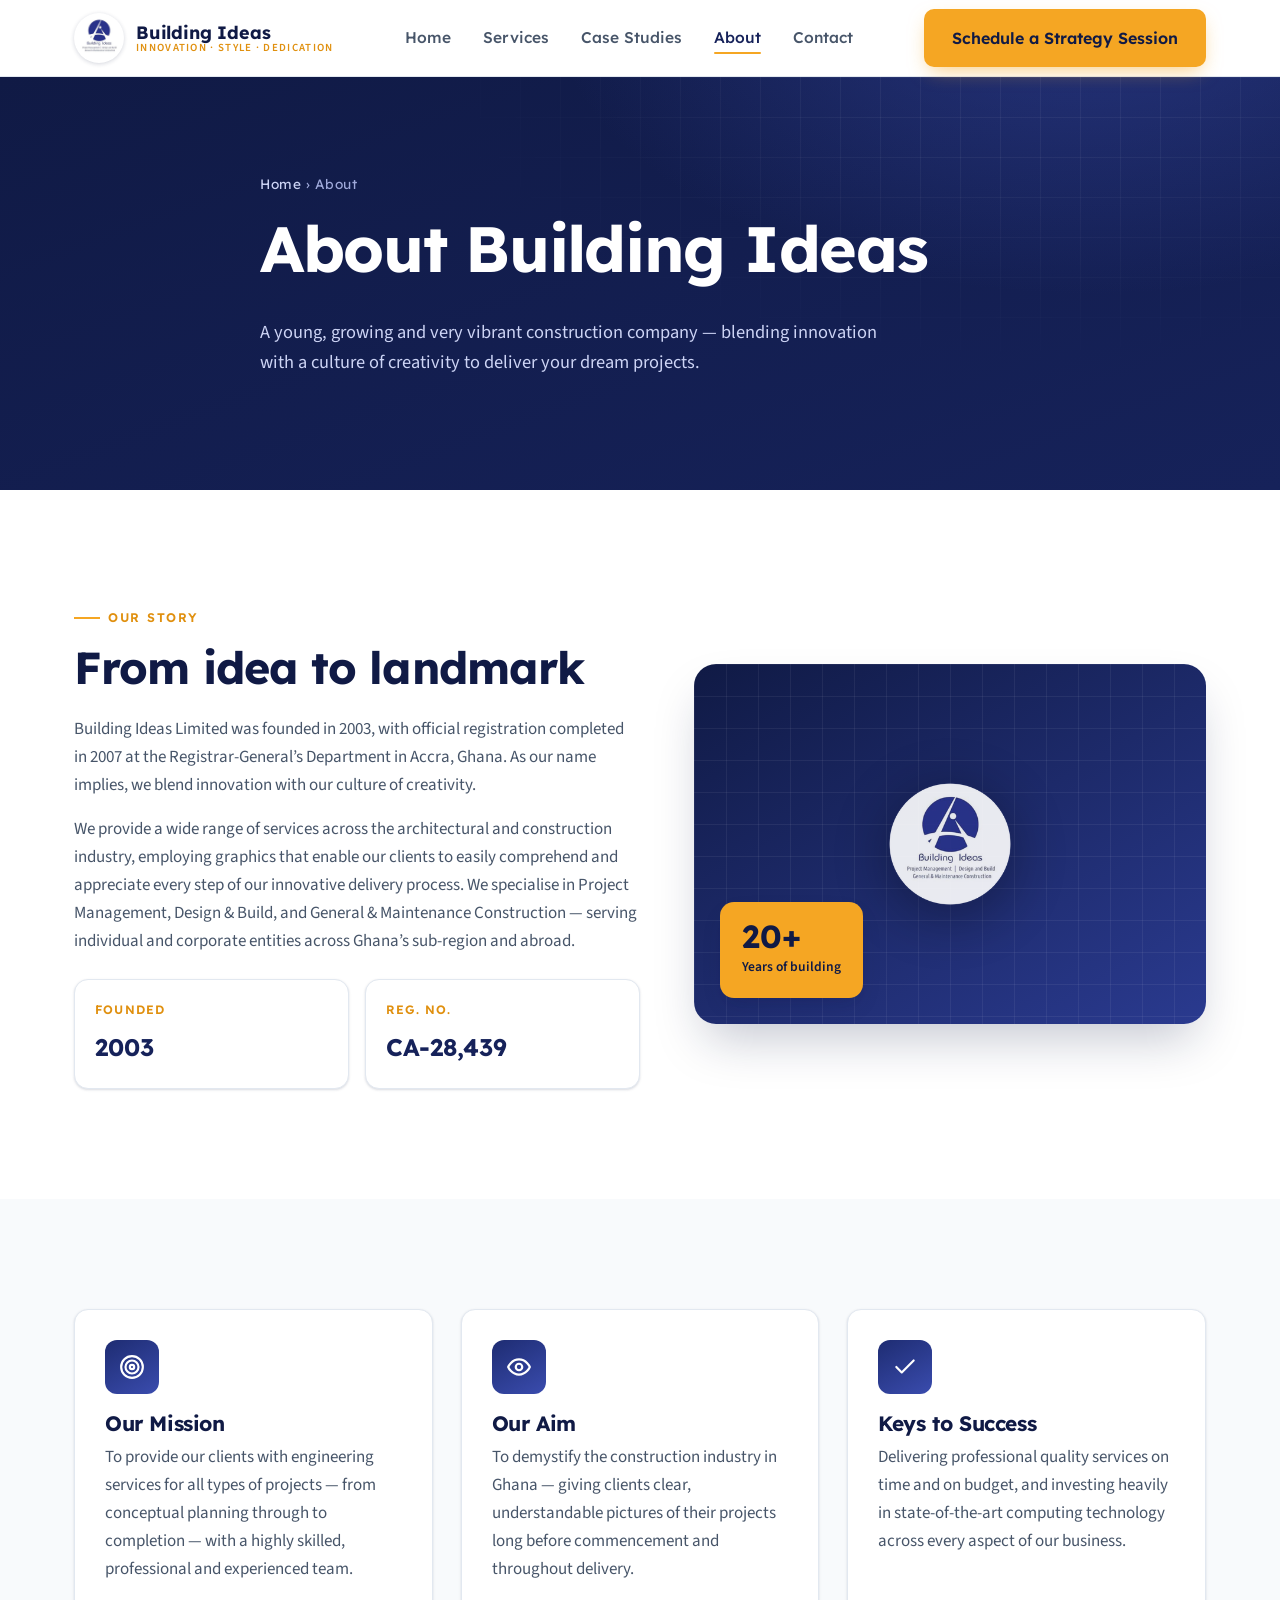
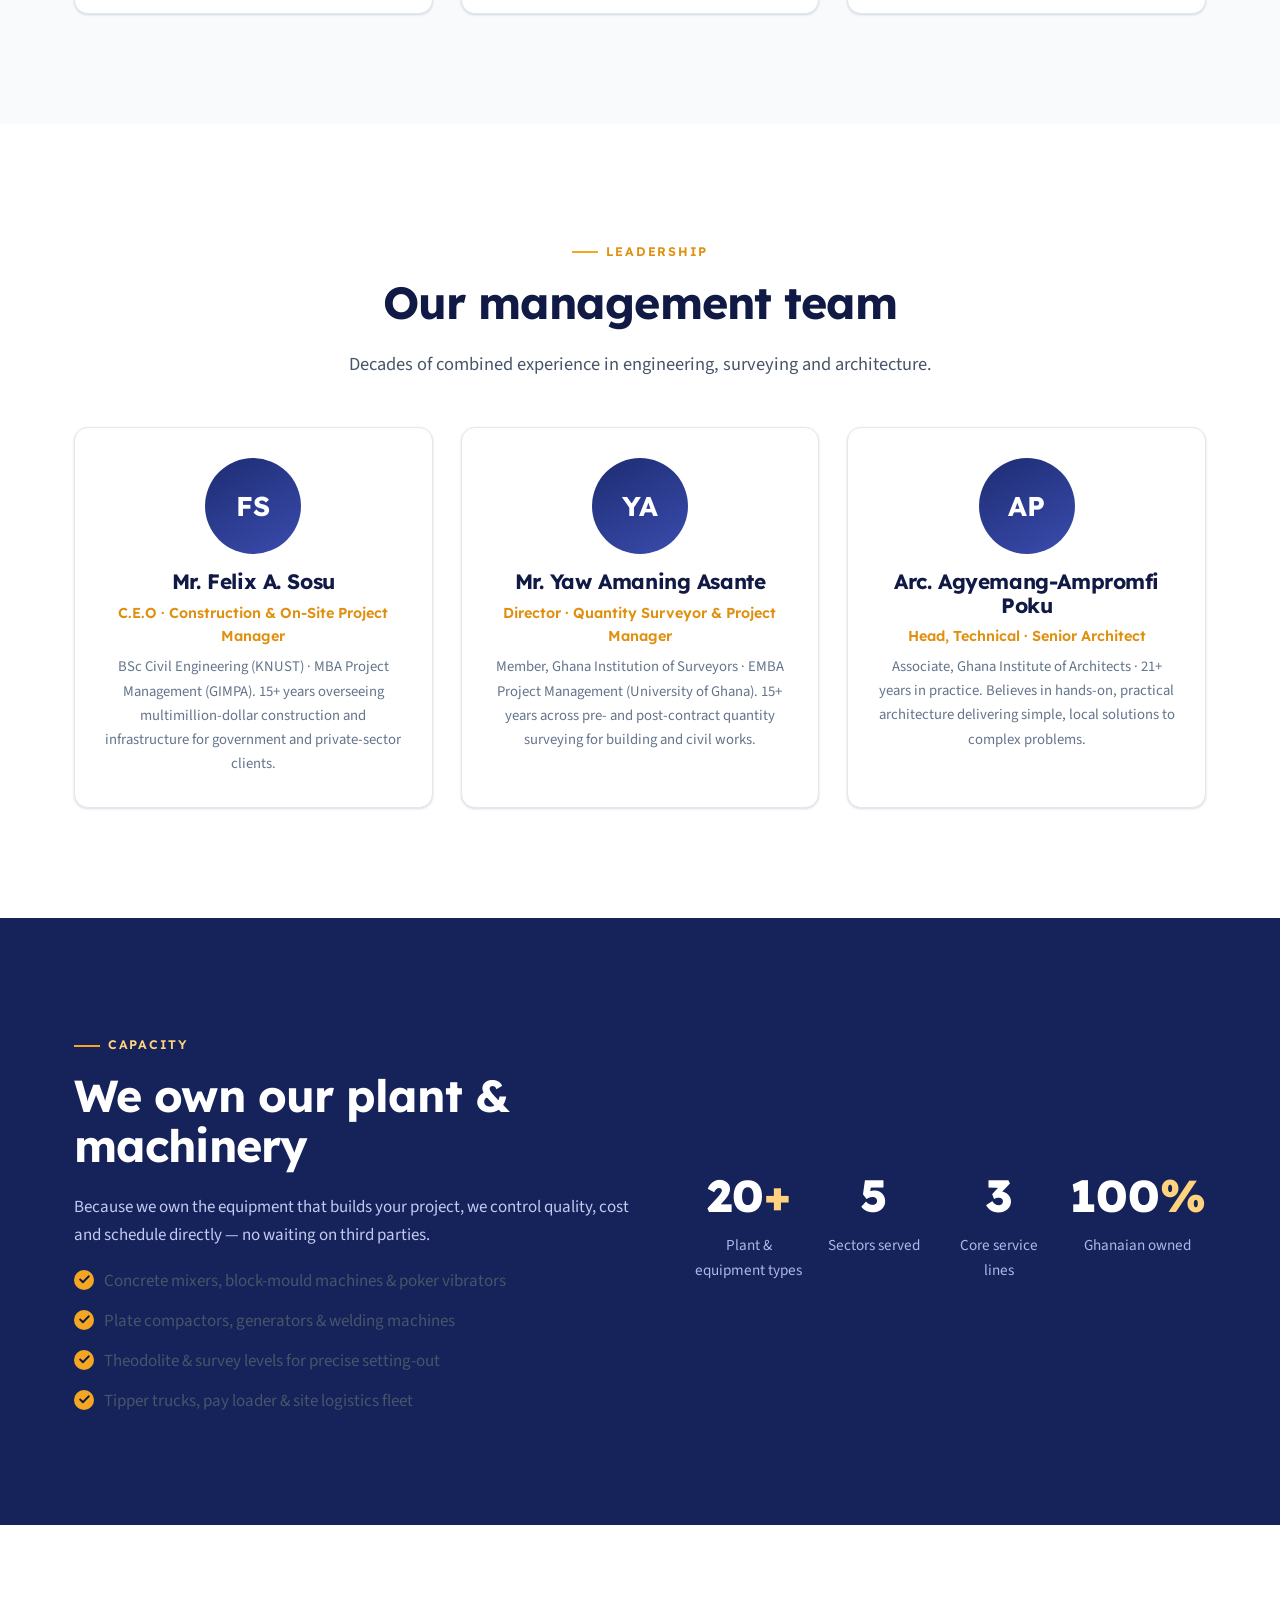
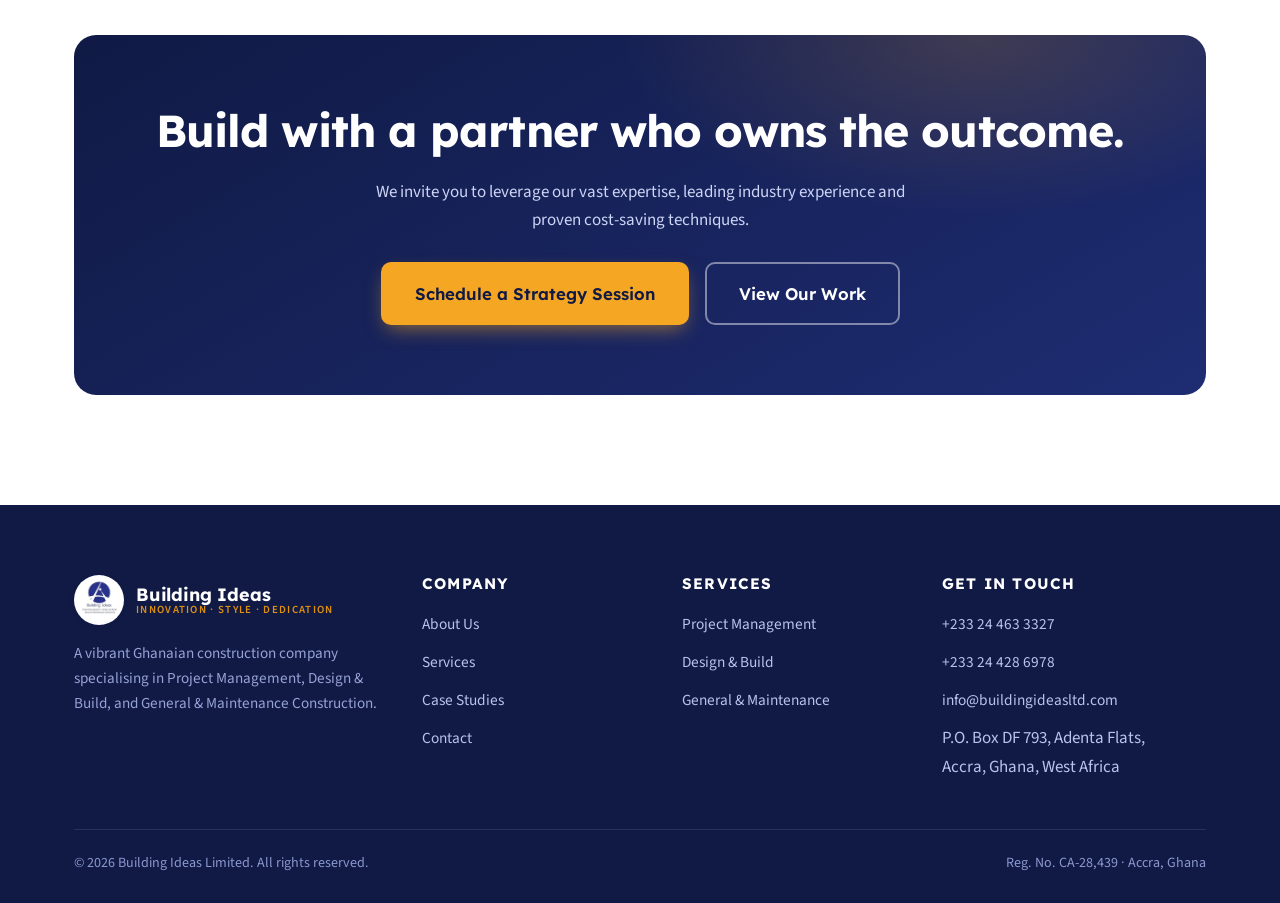
==== commit 804ba4e2: "Use the real Building Ideas logo across the site Replace the SVG logo recreation with the company's " ====
--- a/about.html
+++ b/about.html
@@ -13,7 +13,7 @@
   <header class="site-header">
     <div class="container nav">
       <a class="brand" href="index.html" aria-label="Building Ideas Limited home">
-        <img src="assets/logo.svg" alt="Building Ideas Limited" />
+        <img src="assets/logo-photo-220.png" alt="Building Ideas Limited" />
         <span class="brand-text"><span class="brand-name">Building Ideas</span><span class="brand-tag">Innovation · Style · Dedication</span></span>
       </a>
       <nav aria-label="Primary">
@@ -55,7 +55,7 @@
         </div>
       </div>
       <div class="media-card reveal">
-        <div class="media-watermark"><img src="assets/logo.svg" alt="" aria-hidden="true" /></div>
+        <div class="media-watermark"><img src="assets/logo-photo-220.png" alt="" aria-hidden="true" /></div>
         <div class="badge"><strong>20+</strong><span>Years of building</span></div>
       </div>
     </div>
@@ -154,7 +154,7 @@
     <div class="container">
       <div class="footer-grid">
         <div>
-          <a class="brand" href="index.html" style="margin-bottom:16px;"><img src="assets/logo.svg" alt="" width="44" height="44" /><span class="brand-text"><span class="brand-name">Building Ideas</span><span class="brand-tag">Innovation · Style · Dedication</span></span></a>
+          <a class="brand" href="index.html" style="margin-bottom:16px;"><img src="assets/logo-photo-220.png" alt="" width="44" height="44" /><span class="brand-text"><span class="brand-name">Building Ideas</span><span class="brand-tag">Innovation · Style · Dedication</span></span></a>
           <p>A vibrant Ghanaian construction company specialising in Project Management, Design &amp; Build, and General &amp; Maintenance Construction.</p>
         </div>
         <div><h4>Company</h4><ul><li><a href="about.html">About Us</a></li><li><a href="services.html">Services</a></li><li><a href="projects.html">Case Studies</a></li><li><a href="contact.html">Contact</a></li></ul></div>
--- a/css/styles.css
+++ b/css/styles.css
@@ -123,7 +123,7 @@
 }
 .nav { display: flex; align-items: center; justify-content: space-between; height: var(--header-h); }
 .brand { display: flex; align-items: center; gap: 12px; }
-.brand img { width: 44px; height: 44px; }
+.brand img { width: 50px; height: 50px; border-radius: 50%; background: #fff; box-shadow: 0 1px 4px rgba(16,26,69,.18); }
 .brand-text { display: flex; flex-direction: column; line-height: 1.05; }
 .brand-name { font-family: var(--font-head); font-weight: 700; color: var(--navy-900); font-size: 1.12rem; letter-spacing: -.01em; }
 .brand-tag { font-size: .68rem; letter-spacing: .12em; text-transform: uppercase; color: var(--amber-600); font-weight: 600; }
